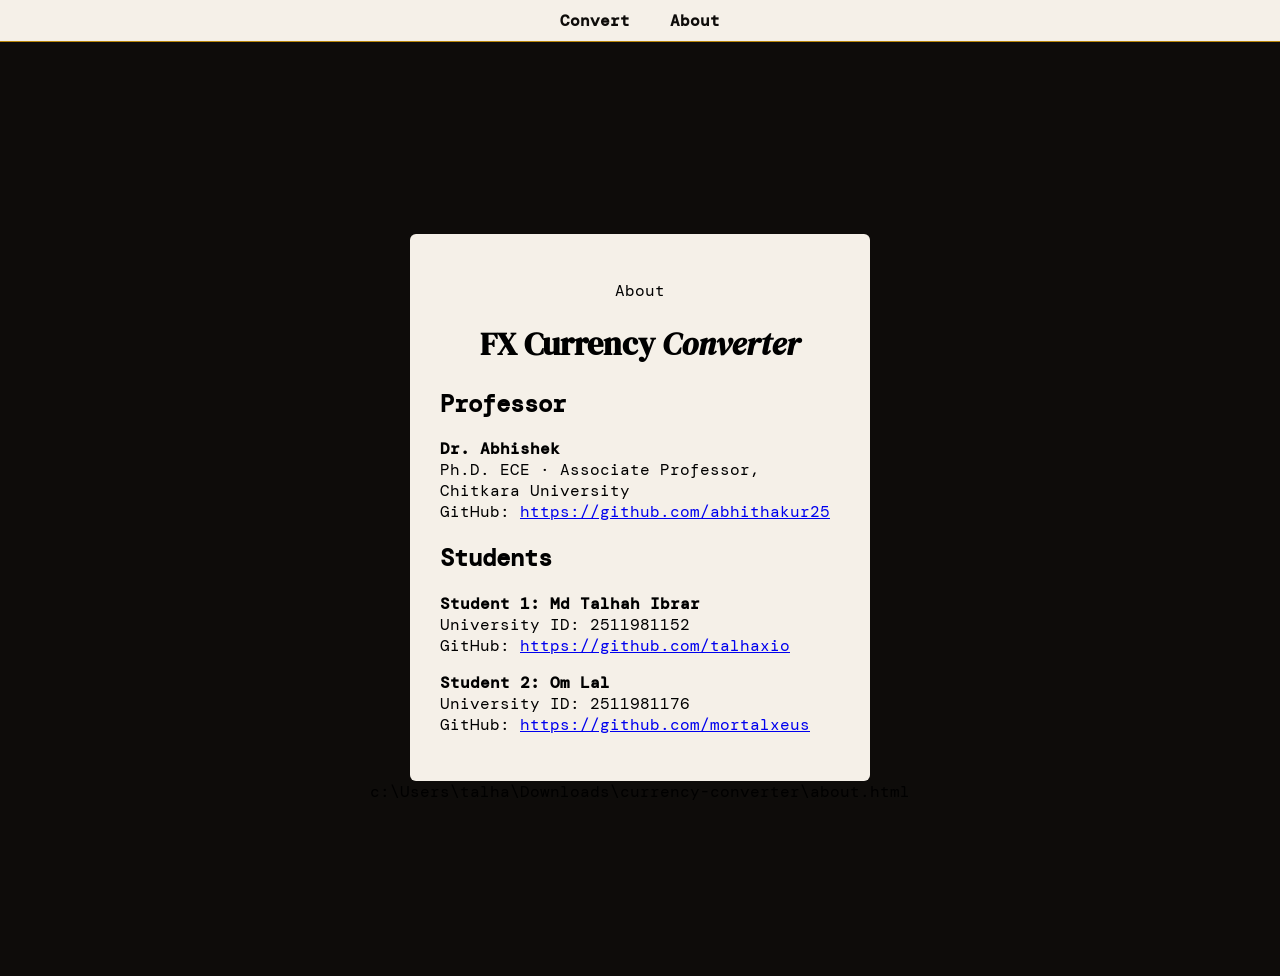
==== about.html @ f38065ad "Add files via upload" ====
<!DOCTYPE html>
<html lang="en">
<head>
  <meta charset="UTF-8" />
  <meta name="viewport" content="width=device-width, initial-scale=1.0"/>
  <title>About — FX Currency Converter</title>

  <!-- Fonts -->
  <link rel="preconnect" href="https://fonts.googleapis.com">
  <link rel="preconnect" href="https://fonts.gstatic.com" crossorigin>
  <link href="https://fonts.googleapis.com/css2?family=DM+Serif+Display&family=DM+Mono&display=swap" rel="stylesheet">

  <!-- CSS -->
  <link rel="stylesheet" href="index.css">
</head>

<body>

<nav>
  <a href="index.html">Convert</a>
  <a href="about.html">About</a>
</nav>

<div class="card">

  <div class="header">
    <p class="header-eyebrow">About</p>
    <h1>FX Currency <em>Converter</em></h1>
  </div>

  <h2>Professor</h2>
  <p><strong>Dr. Abhishek</strong><br>
  Ph.D. ECE · Associate Professor, Chitkara University<br>
  GitHub: <a href="https://github.com/abhithakur25" target="_blank">https://github.com/abhithakur25</a></p>

  <h2>Students</h2>
  <p><strong>Student 1: Md Talhah Ibrar</strong><br>
  University ID: 2511981152<br>
  GitHub: <a href="https://github.com/talhaxio" target="_blank">https://github.com/talhaxio</a></p>

  <p><strong>Student 2: Om Lal</strong><br>
  University ID: 2511981176<br>
  GitHub: <a href="https://github.com/mortalxeus" target="_blank">https://github.com/mortalxeus</a></p>

</div>

</body>
</html></content>
<parameter name="filePath">c:\Users\talha\Downloads\currency-converter\about.html
---- index.css ----
body {
  font-family: 'DM Mono', monospace;
  background: #0e0c0a;
  display: flex;
  flex-direction: column;
  justify-content: center;
  align-items: center;
  height: 100vh;
  padding-top: 60px; /* Space for nav */
}

nav {
  position: fixed;
  top: 0;
  left: 0;
  right: 0;
  background: #f5f0e8;
  padding: 10px;
  text-align: center;
  border-bottom: 1px solid #b8860b;
}

nav a {
  margin: 0 15px;
  text-decoration: none;
  color: #0e0c0a;
  font-weight: bold;
}

nav a:hover {
  color: #b8860b;
}

.card {
  background: #f5f0e8;
  padding: 30px;
  width: 400px;
  border-radius: 6px;
}

.header {
  text-align: center;
  margin-bottom: 20px;
}

.header h1 {
  font-family: 'DM Serif Display', serif;
}

input {
  width: 100%;
  padding: 10px;
  font-size: 18px;
  margin-bottom: 15px;
}

.selectors {
  display: flex;
  gap: 10px;
  margin-bottom: 20px;
}

select {
  flex: 1;
  padding: 10px;
}

.exchange-symbol {
  display: flex;
  align-items: center;
  justify-content: center;
  width: 40px;
  font-size: 22px;
  color: #b8860b;
}

#convert-btn {
  width: 100%;
  padding: 12px;
  background: linear-gradient(135deg, #8d6a13, #b8860b);
  color: #fff9e6;
  border: 1px solid #7a5b0f;
  border-radius: 8px;
  cursor: pointer;
  font-weight: 700;
  letter-spacing: 0.03em;
  transition: transform 0.15s ease, box-shadow 0.15s ease;
}

#convert-btn:hover {
  transform: translateY(-1px);
  box-shadow: 0 10px 24px rgba(184, 134, 11, 0.25);
}

#result {
  margin-top: 20px;
  text-align: center;
  font-size: 20px;
}

#popup-overlay {
  position: fixed;
  inset: 0;
  background: rgba(0, 0, 0, 0.7);
  display: flex;
  align-items: center;
  justify-content: center;
  z-index: 1000;
}

#popup-overlay.hidden {
  display: none;
}

.popup {
  width: min(90%, 360px);
  background: #131213;
  padding: 26px 24px;
  border-radius: 20px;
  border: 1px solid rgba(184, 134, 11, 0.22);
  box-shadow: 0 24px 60px rgba(0, 0, 0, 0.35);
  text-align: center;
}

.popup h2 {
  margin: 0 0 14px;
  font-size: 24px;
  color: #f1c40f;
}

.popup p {
  margin: 0 0 24px;
  color: #e7e2d8;
  line-height: 1.5;
}

#popup-close {
  padding: 12px 20px;
  background: linear-gradient(135deg, #8d6a13, #b8860b);
  border: none;
  color: #fff;
  font-weight: 700;
  border-radius: 12px;
  cursor: pointer;
}

#popup-close:hover {
  filter: brightness(1.05);
}

.time-block {
  margin-top: 18px;
  padding: 14px 18px;
  border-radius: 14px;
  background: rgba(255, 255, 255, 0.12);
  border: 1px solid rgba(255, 255, 255, 0.14);
  text-align: center;
}

.time-label {
  margin: 0 0 4px;
  font-size: 12px;
  letter-spacing: 0.16em;
  text-transform: uppercase;
  color: #777;
}

#current-time {
  margin: 0;
  font-size: 22px;
  font-weight: 700;
  letter-spacing: 0.08em;
}
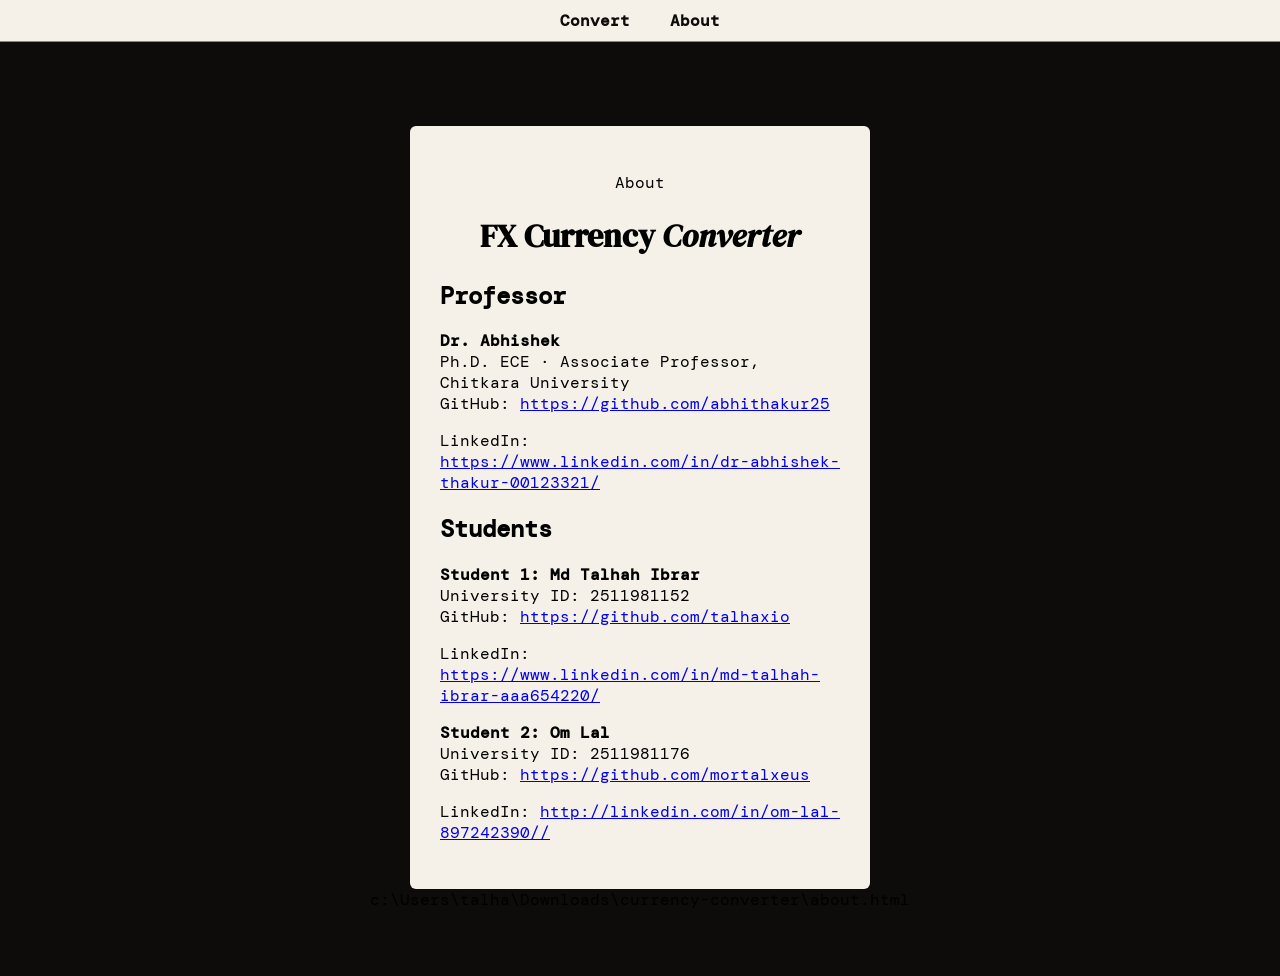
==== commit 4d66927a: "Update about.html with LinkedIn links Added LinkedIn profiles for the professor and students." ====
--- a/about.html
+++ b/about.html
@@ -32,18 +32,24 @@
   <p><strong>Dr. Abhishek</strong><br>
   Ph.D. ECE · Associate Professor, Chitkara University<br>
   GitHub: <a href="https://github.com/abhithakur25" target="_blank">https://github.com/abhithakur25</a></p>
+  LinkedIn: <a href="https://www.linkedin.com/in/dr-abhishek-thakur-00123321/" target="_blank">https://www.linkedin.com/in/dr-abhishek-thakur-00123321/</a></p>
+
 
   <h2>Students</h2>
   <p><strong>Student 1: Md Talhah Ibrar</strong><br>
   University ID: 2511981152<br>
   GitHub: <a href="https://github.com/talhaxio" target="_blank">https://github.com/talhaxio</a></p>
+    LinkedIn: <a href="https://www.linkedin.com/in/md-talhah-ibrar-aaa654220/" target="_blank">https://www.linkedin.com/in/md-talhah-ibrar-aaa654220/</a></p>
+
 
   <p><strong>Student 2: Om Lal</strong><br>
   University ID: 2511981176<br>
   GitHub: <a href="https://github.com/mortalxeus" target="_blank">https://github.com/mortalxeus</a></p>
+  LinkedIn: <a href="http://linkedin.com/in/om-lal-897242390/" target="_blank">http://linkedin.com/in/om-lal-897242390//</a></p>
+
 
 </div>
 
 </body>
 </html></content>
-<parameter name="filePath">c:\Users\talha\Downloads\currency-converter\about.html+<parameter name="filePath">c:\Users\talha\Downloads\currency-converter\about.html
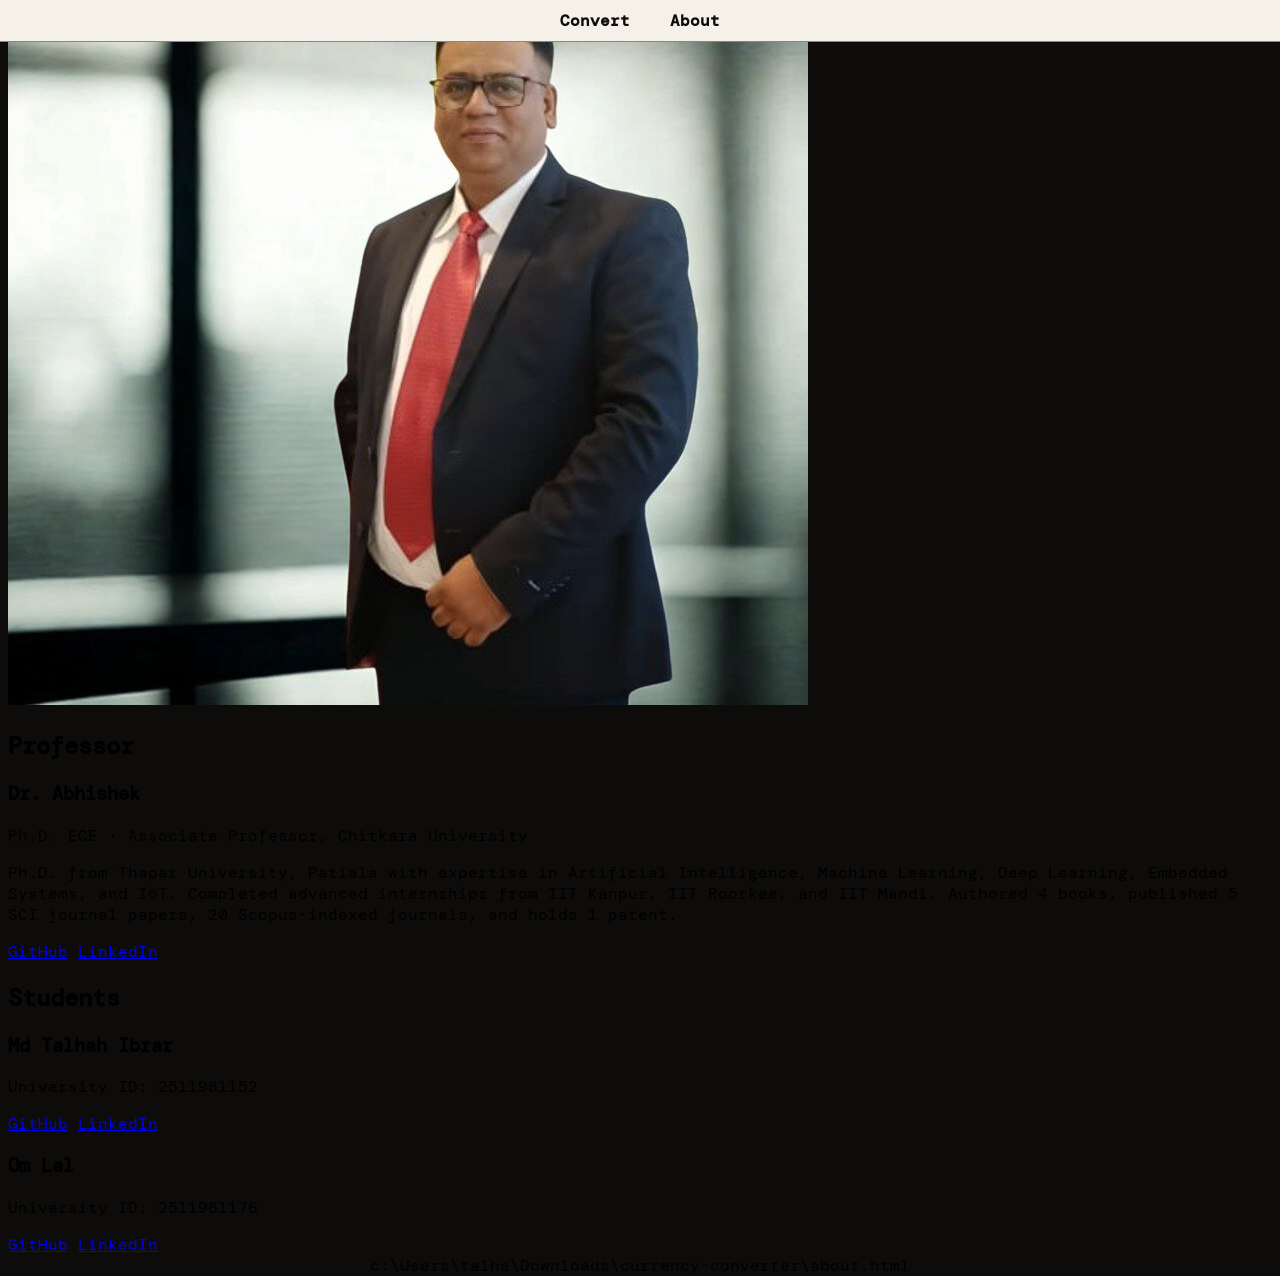
==== commit 68e8507e: "Update" ====
--- a/about.html
+++ b/about.html
@@ -21,34 +21,51 @@
   <a href="about.html">About</a>
 </nav>
 
-<div class="card">
+<main class="about-page">
+  <section class="about-card">
+    <div class="page-header">
+      <p class="header-eyebrow">About</p>
+      <h1>Team & Guidance</h1>
+      <p class="intro-text">Meet the faculty mentor and student developers behind the FX Currency Converter project.</p>
+    </div>
 
-  <div class="header">
-    <p class="header-eyebrow">About</p>
-    <h1>FX Currency <em>Converter</em></h1>
-  </div>
+    <section class="profile-card">
+      <img class="profile-image" src="[data-uri]" alt="Dr. Abhishek">
+      <div class="profile-details">
+        <h2>Professor</h2>
+        <h3>Dr. Abhishek</h3>
+        <p class="role">Ph.D. ECE · Associate Professor, Chitkara University</p>
+        <p class="bio-text">Ph.D. from Thapar University, Patiala with expertise in Artificial Intelligence, Machine Learning, Deep Learning, Embedded Systems, and IoT. Completed advanced internships from IIT Kanpur, IIT Roorkee, and IIT Mandi. Authored 4 books, published 5 SCI journal papers, 20 Scopus-indexed journals, and holds 1 patent.</p>
+        <div class="profile-links">
+          <a href="https://github.com/abhithakur25" target="_blank">GitHub</a>
+          <a href="https://www.linkedin.com/in/dr-abhishek-thakur-00123321/" target="_blank">LinkedIn</a>
+        </div>
+      </div>
+    </section>
 
-  <h2>Professor</h2>
-  <p><strong>Dr. Abhishek</strong><br>
-  Ph.D. ECE · Associate Professor, Chitkara University<br>
-  GitHub: <a href="https://github.com/abhithakur25" target="_blank">https://github.com/abhithakur25</a></p>
-  LinkedIn: <a href="https://www.linkedin.com/in/dr-abhishek-thakur-00123321/" target="_blank">https://www.linkedin.com/in/dr-abhishek-thakur-00123321/</a></p>
-
-
-  <h2>Students</h2>
-  <p><strong>Student 1: Md Talhah Ibrar</strong><br>
-  University ID: 2511981152<br>
-  GitHub: <a href="https://github.com/talhaxio" target="_blank">https://github.com/talhaxio</a></p>
-    LinkedIn: <a href="https://www.linkedin.com/in/md-talhah-ibrar-aaa654220/" target="_blank">https://www.linkedin.com/in/md-talhah-ibrar-aaa654220/</a></p>
-
-
-  <p><strong>Student 2: Om Lal</strong><br>
-  University ID: 2511981176<br>
-  GitHub: <a href="https://github.com/mortalxeus" target="_blank">https://github.com/mortalxeus</a></p>
-  LinkedIn: <a href="http://linkedin.com/in/om-lal-897242390/" target="_blank">http://linkedin.com/in/om-lal-897242390//</a></p>
-
-
-</div>
+    <section class="team-section">
+      <h2>Students</h2>
+      <div class="team-grid">
+        <article class="member-card">
+          <h3>Md Talhah Ibrar</h3>
+          <p>University ID: 2511981152</p>
+          <div class="member-links">
+            <a href="https://github.com/talhaxio" target="_blank">GitHub</a>
+            <a href="https://www.linkedin.com/in/md-talhah-ibrar-aaa654220/" target="_blank">LinkedIn</a>
+          </div>
+        </article>
+        <article class="member-card">
+          <h3>Om Lal</h3>
+          <p>University ID: 2511981176</p>
+          <div class="member-links">
+            <a href="https://github.com/mortalxeus" target="_blank">GitHub</a>
+            <a href="http://linkedin.com/in/om-lal-897242390/" target="_blank">LinkedIn</a>
+          </div>
+        </article>
+      </div>
+    </section>
+  </section>
+</main>
 
 </body>
 </html></content>
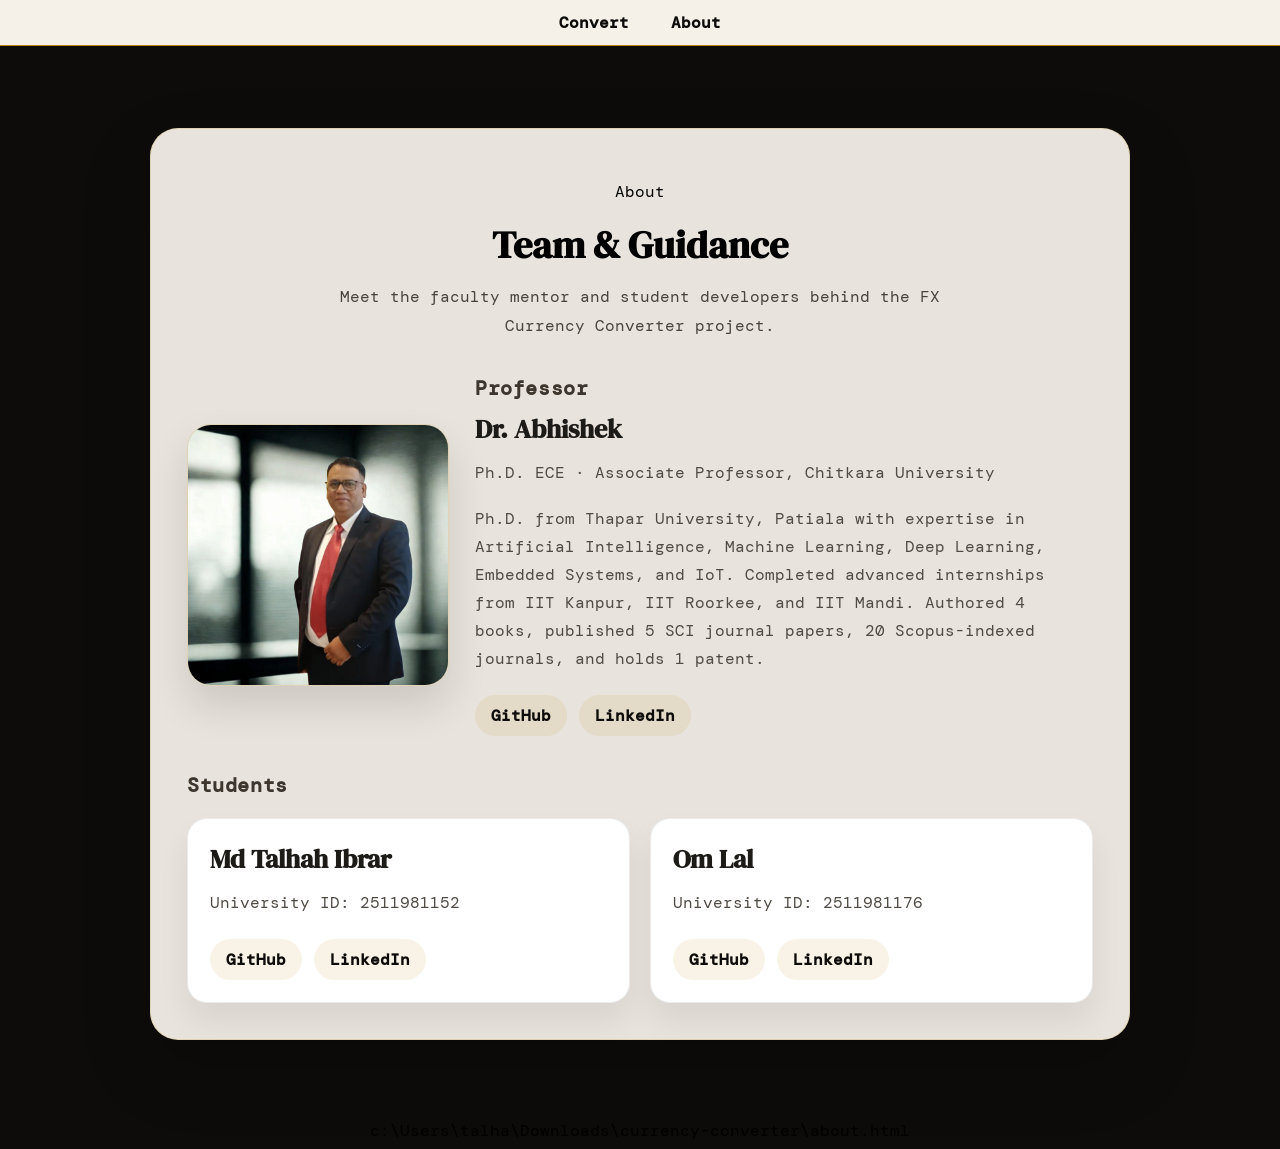
==== commit 0d480a82: "Add files via upload" ====
--- a/about.html
+++ b/about.html
@@ -69,4 +69,4 @@
 
 </body>
 </html></content>
-<parameter name="filePath">c:\Users\talha\Downloads\currency-converter\about.html
+<parameter name="filePath">c:\Users\talha\Downloads\currency-converter\about.html
--- a/index.css
+++ b/index.css
@@ -3,10 +3,10 @@
   background: #0e0c0a;
   display: flex;
   flex-direction: column;
-  justify-content: center;
+  justify-content: flex-start;
   align-items: center;
-  height: 100vh;
-  padding-top: 60px; /* Space for nav */
+  min-height: 100vh;
+  padding-top: 80px;
 }
 
 nav {
@@ -15,20 +15,167 @@
   left: 0;
   right: 0;
   background: #f5f0e8;
-  padding: 10px;
+  padding: 12px 0;
   text-align: center;
   border-bottom: 1px solid #b8860b;
+  z-index: 100;
 }
 
 nav a {
-  margin: 0 15px;
+  margin: 0 16px;
   text-decoration: none;
   color: #0e0c0a;
-  font-weight: bold;
+  font-weight: 700;
 }
 
 nav a:hover {
   color: #b8860b;
+}
+
+.about-page {
+  width: min(100%, 980px);
+  max-width: 980px;
+  margin: 0 auto;
+  padding: 40px 24px 80px;
+}
+
+.about-card {
+  background: rgba(245, 240, 232, 0.95);
+  padding: 36px;
+  border-radius: 28px;
+  box-shadow: 0 28px 70px rgba(0, 0, 0, 0.18);
+  border: 1px solid rgba(184, 134, 11, 0.18);
+}
+
+.page-header {
+  text-align: center;
+  max-width: 720px;
+  margin: 0 auto 34px;
+}
+
+.page-header h1 {
+  font-family: 'DM Serif Display', serif;
+  margin: 10px 0 12px;
+  font-size: clamp(2rem, 3vw, 3.25rem);
+}
+
+.intro-text {
+  margin: 0 auto;
+  max-width: 650px;
+  color: #48443d;
+  line-height: 1.8;
+}
+
+.profile-card {
+  display: grid;
+  grid-template-columns: minmax(220px, 260px) 1fr;
+  gap: 28px;
+  align-items: center;
+  margin-bottom: 36px;
+}
+
+.profile-image {
+  width: 100%;
+  aspect-ratio: 1 / 1;
+  object-fit: cover;
+  border-radius: 24px;
+  border: 1px solid rgba(184, 134, 11, 0.18);
+  box-shadow: 0 20px 40px rgba(0, 0, 0, 0.12);
+}
+
+.profile-details h2,
+.team-section h2 {
+  margin: 0 0 10px;
+  color: #3d362f;
+  font-size: 1.25rem;
+  letter-spacing: 0.03em;
+}
+
+.profile-details h3,
+.member-card h3 {
+  margin: 0;
+  font-size: 1.65rem;
+  font-family: 'DM Serif Display', serif;
+  color: #1d1b18;
+}
+
+.role,
+.bio-text,
+.member-card p {
+  color: #4f4a44;
+  line-height: 1.75;
+  margin: 12px 0 0;
+}
+
+.bio-text {
+  margin-top: 18px;
+}
+
+.profile-links,
+.member-links {
+  display: flex;
+  flex-wrap: wrap;
+  gap: 12px;
+  margin-top: 22px;
+}
+
+.profile-links a,
+.member-links a {
+  color: #0e0c0a;
+  text-decoration: none;
+  padding: 10px 16px;
+  background: rgba(184, 134, 11, 0.1);
+  border-radius: 999px;
+  font-weight: 700;
+  transition: background 0.2s ease, transform 0.2s ease;
+}
+
+.profile-links a:hover,
+.member-links a:hover {
+  background: rgba(184, 134, 11, 0.18);
+  transform: translateY(-1px);
+}
+
+.team-section {
+  margin-top: 16px;
+}
+
+.team-grid {
+  display: grid;
+  grid-template-columns: repeat(2, minmax(0, 1fr));
+  gap: 20px;
+  margin-top: 20px;
+}
+
+.member-card {
+  background: #fff;
+  border-radius: 20px;
+  padding: 22px;
+  border: 1px solid rgba(14, 12, 10, 0.08);
+  box-shadow: 0 18px 32px rgba(14, 12, 10, 0.07);
+}
+
+.member-card h3 {
+  margin-bottom: 8px;
+}
+
+.member-card p {
+  margin-bottom: 18px;
+}
+
+@media (max-width: 760px) {
+  body {
+    padding-top: 100px;
+  }
+
+  .about-page {
+    padding: 24px 16px 60px;
+  }
+
+  .profile-card,
+  .team-grid {
+    grid-template-columns: 1fr;
+  }
 }
 
 .card {
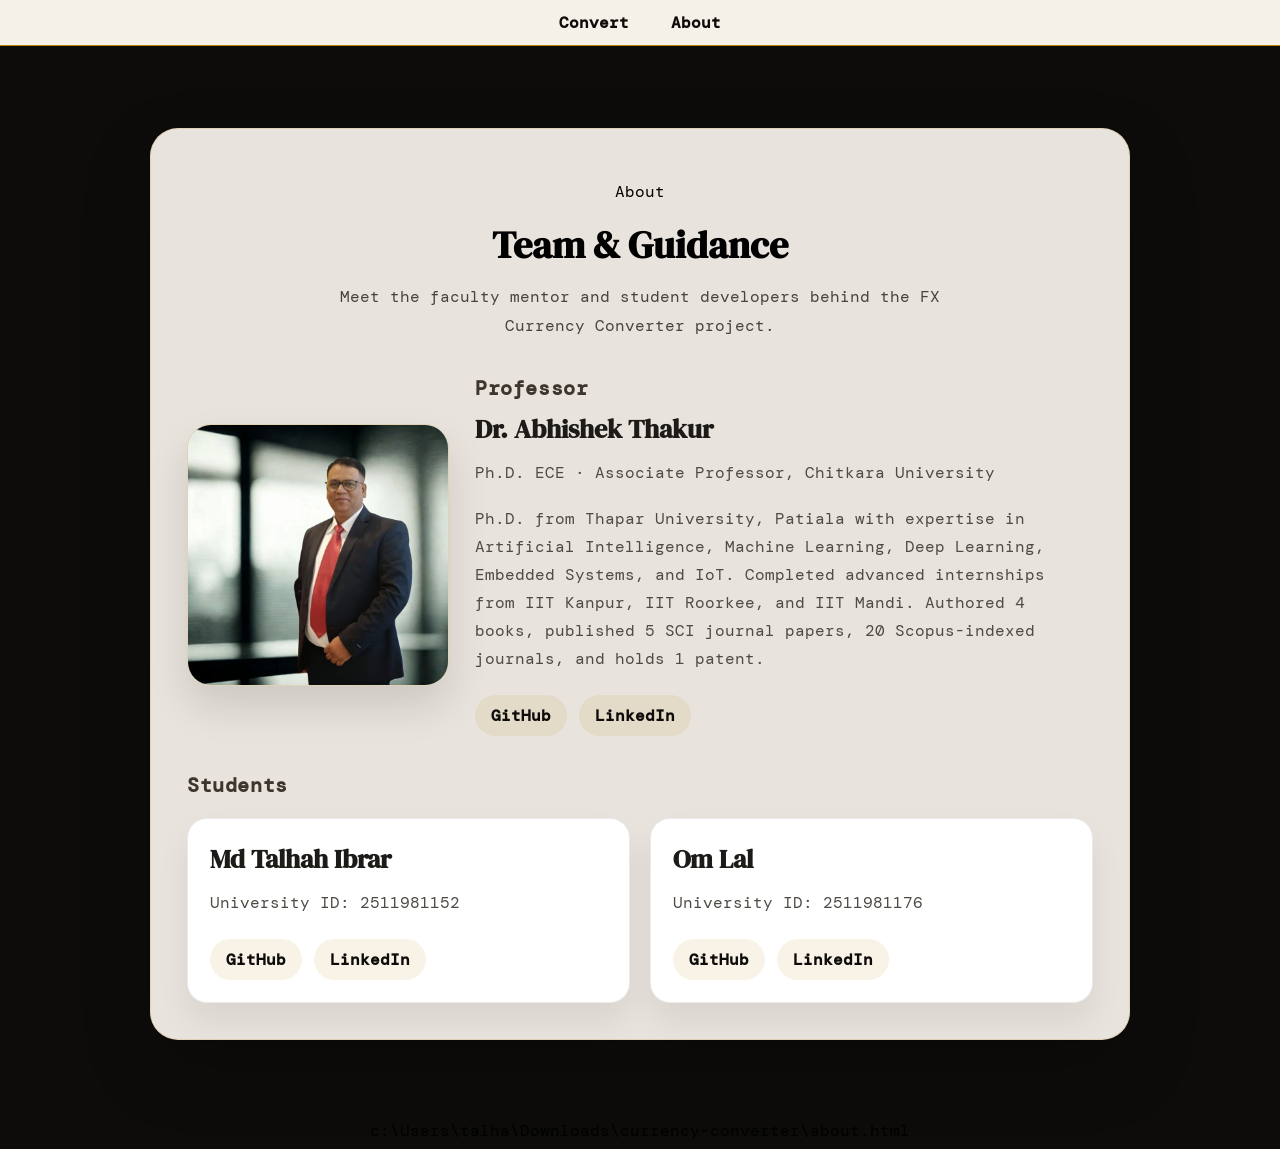
==== commit 737785fc: "Update" ====
--- a/about.html
+++ b/about.html
@@ -33,7 +33,7 @@
       <img class="profile-image" src="[data-uri]" alt="Dr. Abhishek">
       <div class="profile-details">
         <h2>Professor</h2>
-        <h3>Dr. Abhishek</h3>
+        <h3>Dr. Abhishek Thakur</h3>
         <p class="role">Ph.D. ECE · Associate Professor, Chitkara University</p>
         <p class="bio-text">Ph.D. from Thapar University, Patiala with expertise in Artificial Intelligence, Machine Learning, Deep Learning, Embedded Systems, and IoT. Completed advanced internships from IIT Kanpur, IIT Roorkee, and IIT Mandi. Authored 4 books, published 5 SCI journal papers, 20 Scopus-indexed journals, and holds 1 patent.</p>
         <div class="profile-links">
@@ -59,7 +59,7 @@
           <p>University ID: 2511981176</p>
           <div class="member-links">
             <a href="https://github.com/mortalxeus" target="_blank">GitHub</a>
-            <a href="http://linkedin.com/in/om-lal-897242390/" target="_blank">LinkedIn</a>
+            <a href="https://www.linkedin.com/in/om-lal-897242390/" target="_blank">LinkedIn</a>
           </div>
         </article>
       </div>
@@ -69,4 +69,4 @@
 
 </body>
 </html></content>
-<parameter name="filePath">c:\Users\talha\Downloads\currency-converter\about.html+<parameter name="filePath">c:\Users\talha\Downloads\currency-converter\about.html
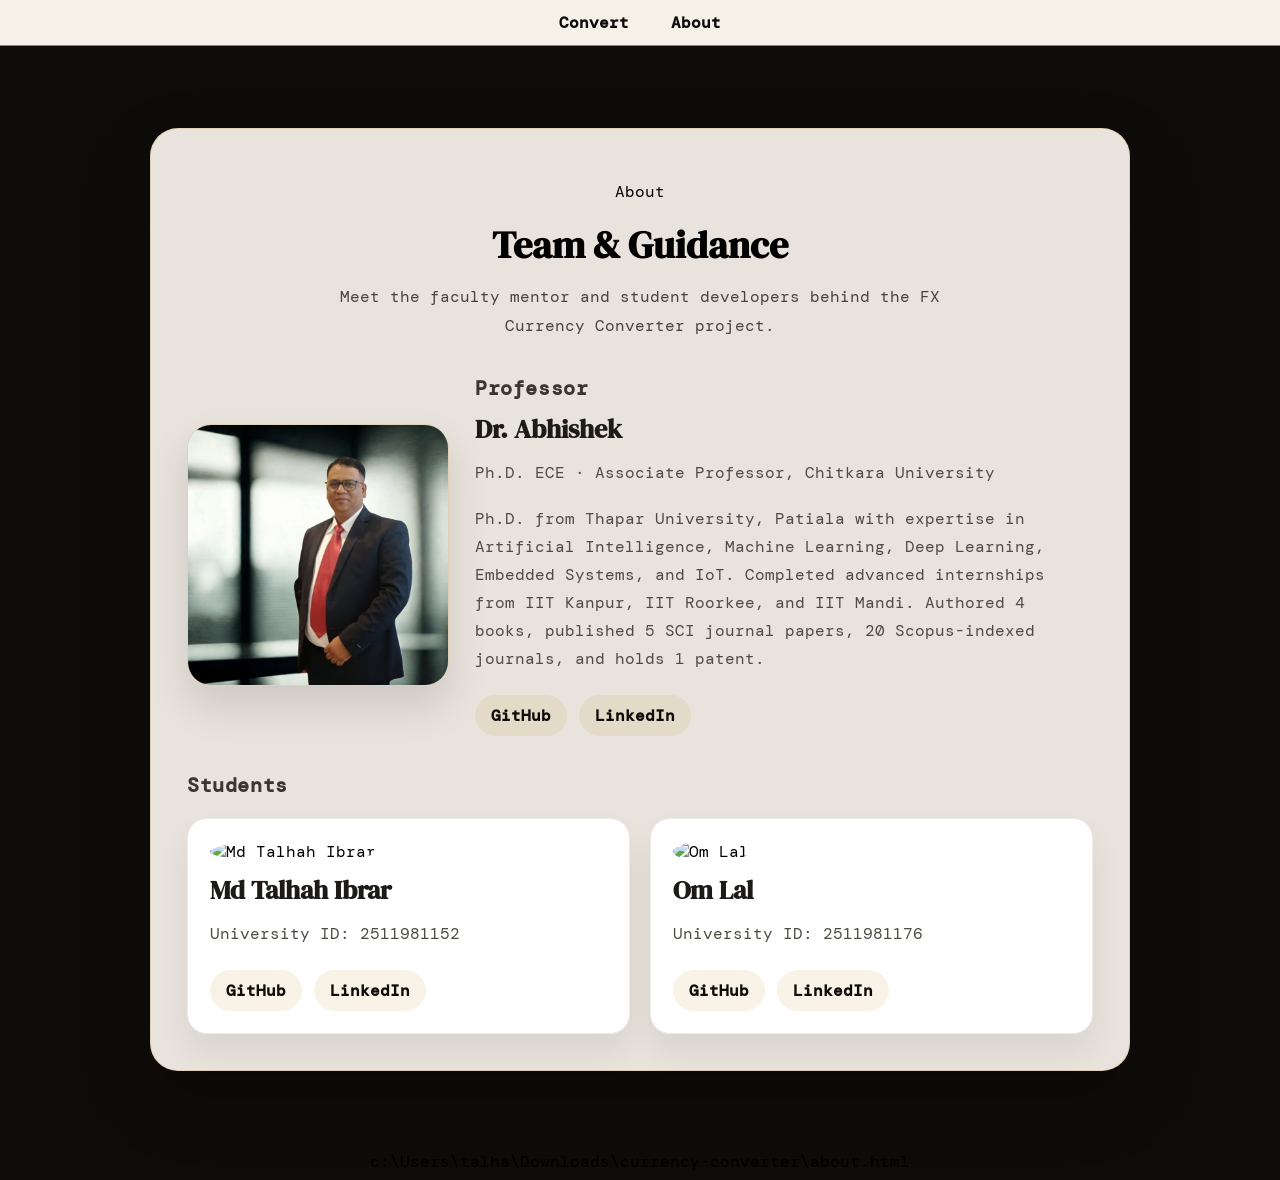
==== commit 721de22e: "Update" ====
--- a/about.html
+++ b/about.html
@@ -33,7 +33,7 @@
       <img class="profile-image" src="[data-uri]" alt="Dr. Abhishek">
       <div class="profile-details">
         <h2>Professor</h2>
-        <h3>Dr. Abhishek Thakur</h3>
+        <h3>Dr. Abhishek</h3>
         <p class="role">Ph.D. ECE · Associate Professor, Chitkara University</p>
         <p class="bio-text">Ph.D. from Thapar University, Patiala with expertise in Artificial Intelligence, Machine Learning, Deep Learning, Embedded Systems, and IoT. Completed advanced internships from IIT Kanpur, IIT Roorkee, and IIT Mandi. Authored 4 books, published 5 SCI journal papers, 20 Scopus-indexed journals, and holds 1 patent.</p>
         <div class="profile-links">
@@ -47,6 +47,7 @@
       <h2>Students</h2>
       <div class="team-grid">
         <article class="member-card">
+          <img src="https://s3.amazonaws.com/cbrig-assets/csoethp/resources/Student/S2190SZjh.JPG" alt="Md Talhah Ibrar" style="width: 100px; height: 120px; border-radius: 50%; object-fit: cover; object-position: center 20%; margin-bottom: 10px;">
           <h3>Md Talhah Ibrar</h3>
           <p>University ID: 2511981152</p>
           <div class="member-links">
@@ -55,11 +56,12 @@
           </div>
         </article>
         <article class="member-card">
+          <img src="https://s3.amazonaws.com/cbrig-assets/csoethp/resources/Student/S2134Oi51.JPG" alt="Om Lal" style="width: 100px; height: 120px; border-radius: 50%; object-fit: cover; object-position: center 20%; margin-bottom: 10px;">
           <h3>Om Lal</h3>
           <p>University ID: 2511981176</p>
           <div class="member-links">
             <a href="https://github.com/mortalxeus" target="_blank">GitHub</a>
-            <a href="https://www.linkedin.com/in/om-lal-897242390/" target="_blank">LinkedIn</a>
+            <a href="http://linkedin.com/in/om-lal-897242390/" target="_blank">LinkedIn</a>
           </div>
         </article>
       </div>
